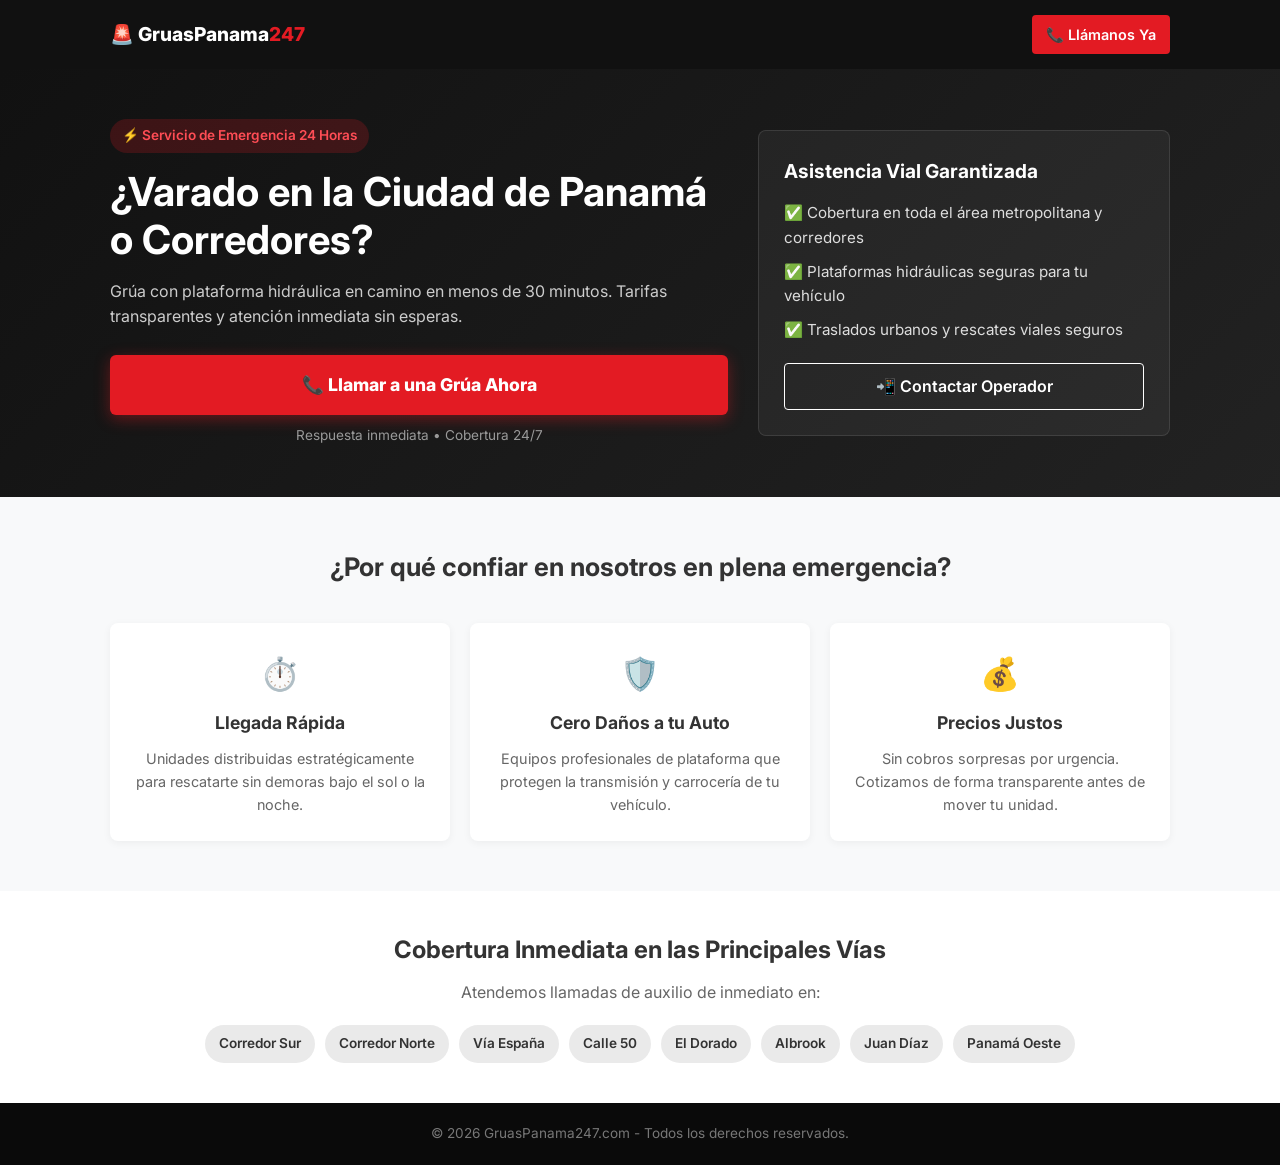
==== index.html @ 568d1597 "index" ====
<!DOCTYPE html>
<html lang="es">
<head>
    <meta charset="UTF-8">
    <meta name="viewport" content="width=device-width, initial-scale=1.0">
    <title>Grúas Panamá 24/7 | Servicio de Remolque y Auxilio Vial</title>
    <meta name="description" content="¿Necesitas una grúa urgente en Ciudad de Panamá? Servicio de remolque y auxilio vial 24/7. ¡Llegamos en menos de 30 minutos!">
    <link rel="stylesheet" href="styles.css">
    <!-- Google Fonts -->
    <link href="https://fonts.googleapis.com/css2?family=Inter:wght@400;600;800&display=swap" rel="stylesheet">
</head>
<body>

    <!-- Header / Barra Superior -->
    <header class="header">
        <div class="container header-content">
            <span class="logo">🚨 GruasPanama<span class="highlight">247</span></span>
            <a href="tel:+50769838985" class="top-call-btn">📞 Llámanos Ya</a>
        </div>
    </header>

    <!-- Sección Hero (Above the Fold) -->
    <section class="hero">
        <div class="container hero-container">
            <div class="hero-text">
                <span class="badge">⚡ Servicio de Emergencia 24 Horas</span>
                <h1>¿Varado en la Ciudad de Panamá o Corredores?</h1>
                <p>Grúa con plataforma hidráulica en camino en menos de 30 minutos. Tarifas transparentes y atención inmediata sin esperas.</p>
                <div class="hero-cta">
                    <a href="tel:+50769838985" class="btn-primary">📞 Llamar a una Grúa Ahora</a>
                    <span class="sub-cta">Respuesta inmediata • Cobertura 24/7</span>
                </div>
            </div>
            <div class="hero-card">
                <h3>Asistencia Vial Garantizada</h3>
                <ul>
                    <li>✅ Cobertura en toda el área metropolitana y corredores</li>
                    <li>✅ Plataformas hidráulicas seguras para tu vehículo</li>
                    <li>✅ Traslados urbanos y rescates viales seguros</li>
                </ul>
                <a href="tel:+50769838985" class="btn-secondary">📲 Contactar Operador</a>
            </div>
        </div>
    </section>

    <!-- Sección de Beneficios / Puntos de Dolor -->
    <section class="benefits">
        <div class="container">
            <h2>¿Por qué confiar en nosotros en plena emergencia?</h2>
            <div class="benefits-grid">
                <div class="benefit-box">
                    <div class="icon">⏱️</div>
                    <h3>Llegada Rápida</h3>
                    <p>Unidades distribuidas estratégicamente para rescatarte sin demoras bajo el sol o la noche.</p>
                </div>
                <div class="benefit-box">
                    <div class="icon">🛡️</div>
                    <h3>Cero Daños a tu Auto</h3>
                    <p>Equipos profesionales de plataforma que protegen la transmisión y carrocería de tu vehículo.</p>
                </div>
                <div class="benefit-box">
                    <div class="icon">💰</div>
                    <h3>Precios Justos</h3>
                    <p>Sin cobros sorpresas por urgencia. Cotizamos de forma transparente antes de mover tu unidad.</p>
                </div>
            </div>
        </div>
    </section>

    <!-- Sección de Cobertura -->
    <section class="coverage">
        <div class="container">
            <h2>Cobertura Inmediata en las Principales Vías</h2>
            <p>Atendemos llamadas de auxilio de inmediato en:</p>
            <div class="tags-container">
                <span class="tag">Corredor Sur</span>
                <span class="tag">Corredor Norte</span>
                <span class="tag">Vía España</span>
                <span class="tag">Calle 50</span>
                <span class="tag">El Dorado</span>
                <span class="tag">Albrook</span>
                <span class="tag">Juan Díaz</span>
                <span class="tag">Panamá Oeste</span>
            </div>
        </div>
    </section>

    <!-- Footer -->
    <footer class="footer">
        <div class="container">
            <p>&copy; 2026 GruasPanama247.com - Todos los derechos reservados.</p>
        </div>
    </footer>

    <!-- Botón Flotante de Llamada para Móviles -->
    <div class="floating-cta">
        <a href="tel:+50769838985" class="float-btn">📞 LLAMAR GRÚA DE EMERGENCIA</a>
    </div>

    <script src="script.js"></script>
</body>
</html>
---- styles.css ----
:root {
    --primary: #111111;
    --accent: #E31B23;
    --accent-hover: #b51218;
    --bg-light: #F8F9FA;
    --text-main: #333333;
    --white: #FFFFFF;
}

* {
    box-sizing: border-box;
    margin: 0;
    padding: 0;
}

body {
    font-family: 'Inter', sans-serif;
    color: var(--text-main);
    background-color: var(--white);
    line-height: 1.6;
    padding-bottom: 70px; /* Espacio para el botón flotante en móvil */
}

.container {
    width: 100%;
    max-width: 1100px;
    margin: 0 auto;
    padding: 0 20px;
}

/* Header */
.header {
    background: var(--primary);
    color: var(--white);
    padding: 15px 0;
    position: sticky;
    top: 0;
    z-index: 100;
}

.header-content {
    display: flex;
    justify-content: space-between;
    align-items: center;
}

.logo {
    font-weight: 800;
    font-size: 1.2rem;
}

.highlight {
    color: var(--accent);
}

.top-call-btn {
    background-color: var(--accent);
    color: var(--white);
    padding: 8px 14px;
    border-radius: 4px;
    text-decoration: none;
    font-weight: 600;
    font-size: 0.9rem;
}

/* Hero Section */
.hero {
    background: linear-gradient(135deg, #111111 0%, #222222 100%);
    color: var(--white);
    padding: 50px 0;
}

.hero-container {
    display: grid;
    grid-template-columns: 1fr;
    gap: 30px;
}

.badge {
    background-color: rgba(227, 27, 35, 0.2);
    color: #ff4d55;
    padding: 6px 12px;
    border-radius: 20px;
    font-size: 0.85rem;
    font-weight: 600;
    display: inline-block;
    margin-bottom: 15px;
}

.hero-text h1 {
    font-size: 2rem;
    line-height: 1.2;
    margin-bottom: 15px;
}

.hero-text p {
    font-size: 1rem;
    color: #cccccc;
    margin-bottom: 25px;
}

.hero-cta {
    display: flex;
    flex-direction: column;
    gap: 10px;
}

.btn-primary {
    background-color: var(--accent);
    color: var(--white);
    padding: 16px 24px;
    border-radius: 6px;
    text-decoration: none;
    font-weight: 800;
    font-size: 1.1rem;
    text-align: center;
    box-shadow: 0 4px 15px rgba(227, 27, 35, 0.4);
    transition: background 0.2s;
}

.btn-primary:hover {
    background-color: var(--accent-hover);
}

.sub-cta {
    font-size: 0.85rem;
    color: #999999;
    text-align: center;
}

/* Hero Card Lateral */
.hero-card {
    background: rgba(255, 255, 255, 0.05);
    border: 1px solid rgba(255, 255, 255, 0.1);
    padding: 25px;
    border-radius: 8px;
}

.hero-card h3 {
    margin-bottom: 15px;
    font-size: 1.2rem;
}

.hero-card ul {
    list-style: none;
    margin-bottom: 20px;
}

.hero-card ul li {
    margin-bottom: 10px;
    font-size: 0.95rem;
    color: #dddddd;
}

.btn-secondary {
    display: block;
    background: transparent;
    color: var(--white);
    border: 1px solid var(--white);
    padding: 10px;
    text-align: center;
    text-decoration: none;
    border-radius: 4px;
    font-weight: 600;
}

/* Beneficios */
.benefits {
    padding: 50px 0;
    background-color: var(--bg-light);
    text-align: center;
}

.benefits h2 {
    font-size: 1.6rem;
    margin-bottom: 35px;
}

.benefits-grid {
    display: grid;
    grid-template-columns: 1fr;
    gap: 20px;
}

.benefit-box {
    background: var(--white);
    padding: 25px;
    border-radius: 8px;
    box-shadow: 0 2px 8px rgba(0,0,0,0.05);
}

.benefit-box .icon {
    font-size: 2rem;
    margin-bottom: 10px;
}

.benefit-box h3 {
    margin-bottom: 10px;
    font-size: 1.1rem;
}

.benefit-box p {
    font-size: 0.9rem;
    color: #666666;
}

/* Cobertura */
.coverage {
    padding: 40px 0;
    text-align: center;
}

.coverage h2 {
    font-size: 1.5rem;
    margin-bottom: 10px;
}

.coverage p {
    color: #666;
    margin-bottom: 20px;
}

.tags-container {
    display: flex;
    flex-wrap: wrap;
    justify-content: center;
    gap: 10px;
}

.tag {
    background: #eaeaea;
    padding: 8px 14px;
    border-radius: 20px;
    font-size: 0.85rem;
    font-weight: 600;
}

/* Footer */
.footer {
    background: #0a0a0a;
    color: #777;
    text-align: center;
    padding: 20px 0;
    font-size: 0.85rem;
}

/* Botón Flotante para Móviles */
.floating-cta {
    position: fixed;
    bottom: 0;
    left: 0;
    width: 100%;
    background: var(--accent);
    padding: 12px;
    text-align: center;
    z-index: 999;
    box-shadow: 0 -4px 10px rgba(0,0,0,0.2);
}

.float-btn {
    color: var(--white);
    text-decoration: none;
    font-weight: 800;
    font-size: 1rem;
    display: block;
    letter-spacing: 0.5px;
}

/* Media Queries para Escritorio */
@media (min-width: 768px) {
    .hero-container {
        grid-template-columns: 1.2fr 0.8fr;
        align-items: center;
    }
    .hero-text h1 {
        font-size: 2.5rem;
    }
    .benefits-grid {
        grid-template-columns: repeat(3, 1fr);
    }
    .floating-cta {
        display: none;
    }
    body {
        padding-bottom: 0;
    }
}
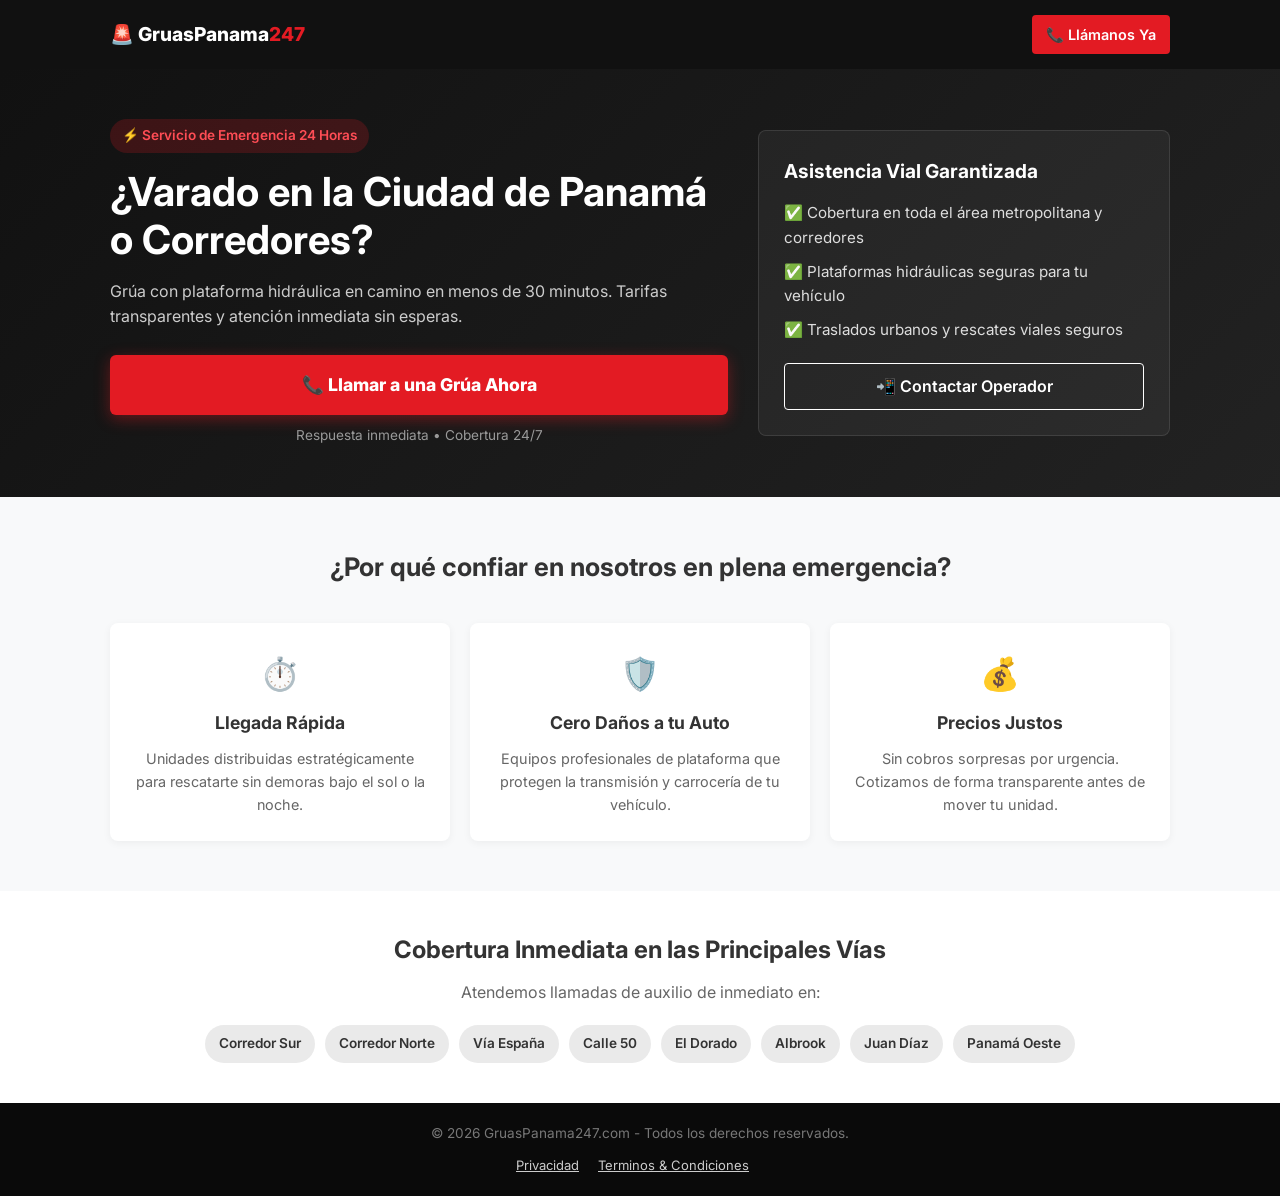
==== commit 0bf4a70d: "index" ====
--- a/index.html
+++ b/index.html
@@ -1,12 +1,37 @@
 <!DOCTYPE html>
 <html lang="es">
 <head>
+    <!-- Configuración Básica de Codificación y Vista Móvil -->
     <meta charset="UTF-8">
     <meta name="viewport" content="width=device-width, initial-scale=1.0">
+    <meta http-equiv="X-UA-Compatible" content="IE=edge">
+
+    <!-- SEO Título y Descripción Principal -->
     <title>Grúas Panamá 24/7 | Servicio de Remolque y Auxilio Vial</title>
-    <meta name="description" content="¿Necesitas una grúa urgente en Ciudad de Panamá? Servicio de remolque y auxilio vial 24/7. ¡Llegamos en menos de 30 minutos!">
+    <meta name="description" content="¿Necesitas una grúa urgente en la Ciudad de Panamá o Corredores? Servicio de remolque, plataforma hidráulica y auxilio vial 24/7. ¡Llegamos en menos de 30 minutos!">
+    <meta name="keywords" content="grúas panama, servicio de grua ciudad de panama, gruas 24 horas panama, auxilio vial panama, remolque de autos panama">
+    <meta name="author" content="GruasPanama247">
+    <meta name="robots" content="index, follow">
+
+    <!-- Open Graph / Redes Sociales (Facebook, WhatsApp, LinkedIn) -->
+    <meta property="og:type" content="website">
+    <meta property="og:title" content="Grúas Panamá 24/7 | Servicio de Remolque y Auxilio Vial">
+    <meta property="og:description" content="¿Varado en la Ciudad de Panamá? Grúa con plataforma hidráulica en camino en menos de 30 minutos. ¡Llama ahora!">
+    <meta property="og:locale" content="es_PA">
+
+    <!-- Twitter Cards -->
+    <meta name="twitter:card" content="summary_large_image">
+    <meta name="twitter:title" content="Grúas Panamá 24/7 | Servicio de Remolque y Auxilio Vial">
+    <meta name="twitter:description" content="¿Necesitas una grúa urgente en Ciudad de Panamá? Servicio 24/7 de auxilio vial y plataforma.">
+
+
+
+    <link rel="icon" type="image/svg+xml" href="images/favicon.svg">
+    <link rel="icon" type="image/x-icon" href="images/favicon.ico">
+    <link rel="apple-touch-icon" sizes="180x180" href="images/apple-touch-icon.png">
+
+    <!-- Enlaces de Estilos y Fuentes -->
     <link rel="stylesheet" href="styles.css">
-    <!-- Google Fonts -->
     <link href="https://fonts.googleapis.com/css2?family=Inter:wght@400;600;800&display=swap" rel="stylesheet">
 </head>
 <body>
@@ -89,6 +114,13 @@
     <footer class="footer">
         <div class="container">
             <p>&copy; 2026 GruasPanama247.com - Todos los derechos reservados.</p>
+            <p style="margin-top: 10px; font-size: 13px;">
+                <a href="privacidad.html" style="color: #ccc; text-decoration: underline; margin-right: 15px;">Privacidad</a>
+
+                <a href="terminos.html" style="color: #ccc; text-decoration: underline; margin-right: 15px;">Terminos & Condiciones</a> 
+            
+            </p>
+
         </div>
     </footer>
 
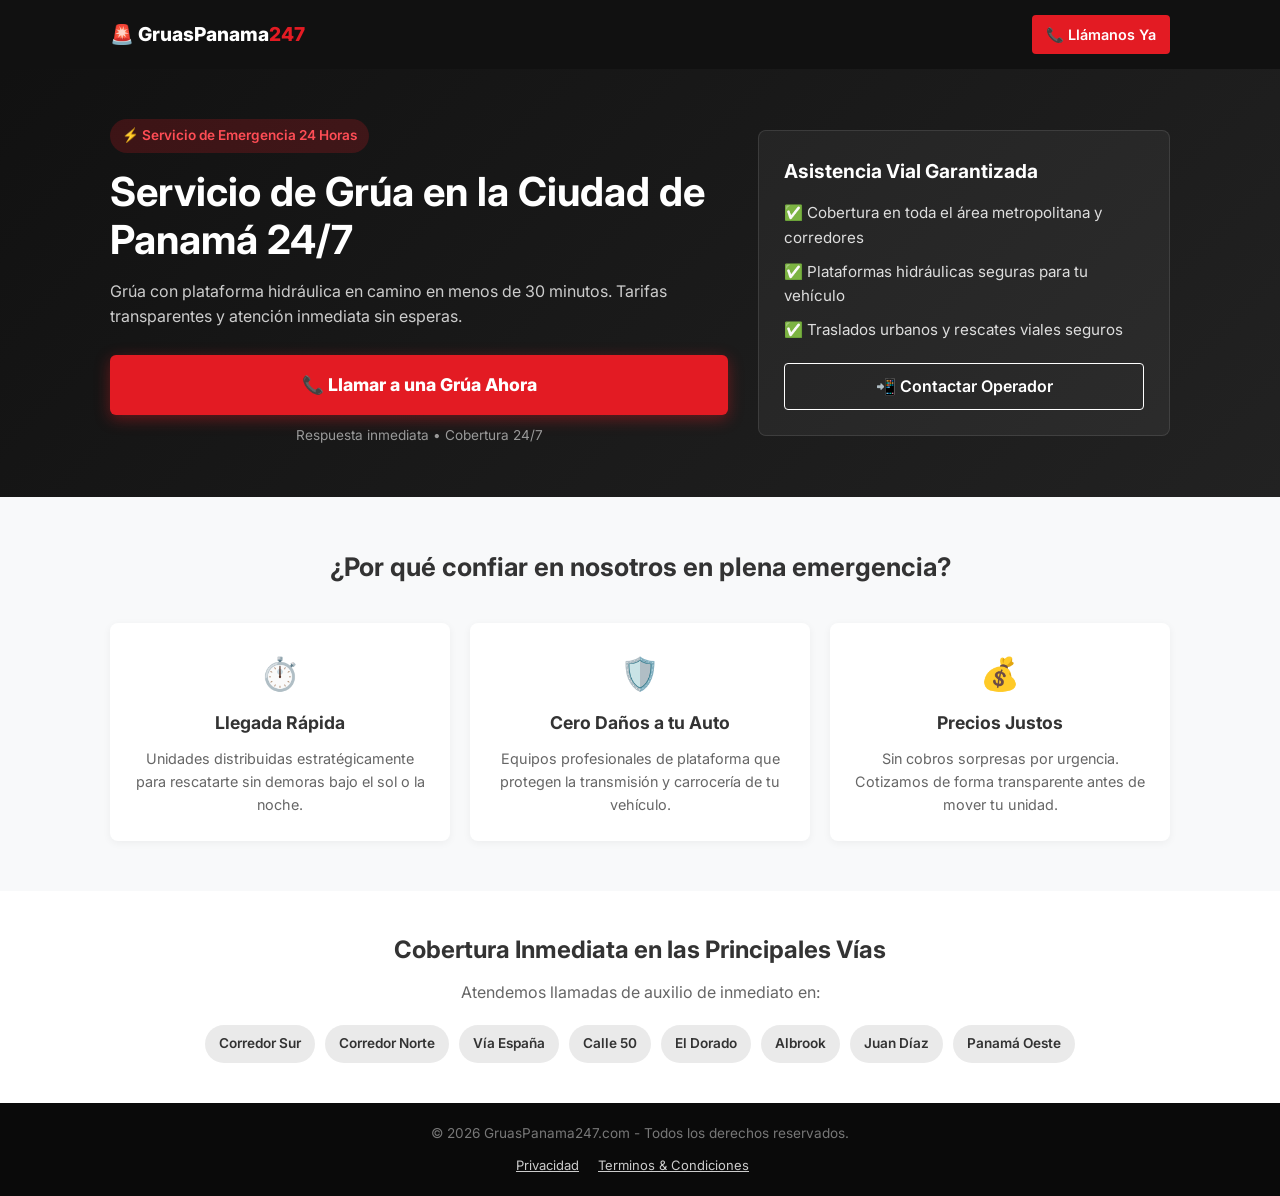
==== commit e8ef6043: "index" ====
--- a/index.html
+++ b/index.html
@@ -49,7 +49,7 @@
         <div class="container hero-container">
             <div class="hero-text">
                 <span class="badge">⚡ Servicio de Emergencia 24 Horas</span>
-                <h1>¿Varado en la Ciudad de Panamá o Corredores?</h1>
+                <h1>Servicio de Grúa en la Ciudad de Panamá 24/7</h1>
                 <p>Grúa con plataforma hidráulica en camino en menos de 30 minutos. Tarifas transparentes y atención inmediata sin esperas.</p>
                 <div class="hero-cta">
                     <a href="tel:+50769838985" class="btn-primary">📞 Llamar a una Grúa Ahora</a>
